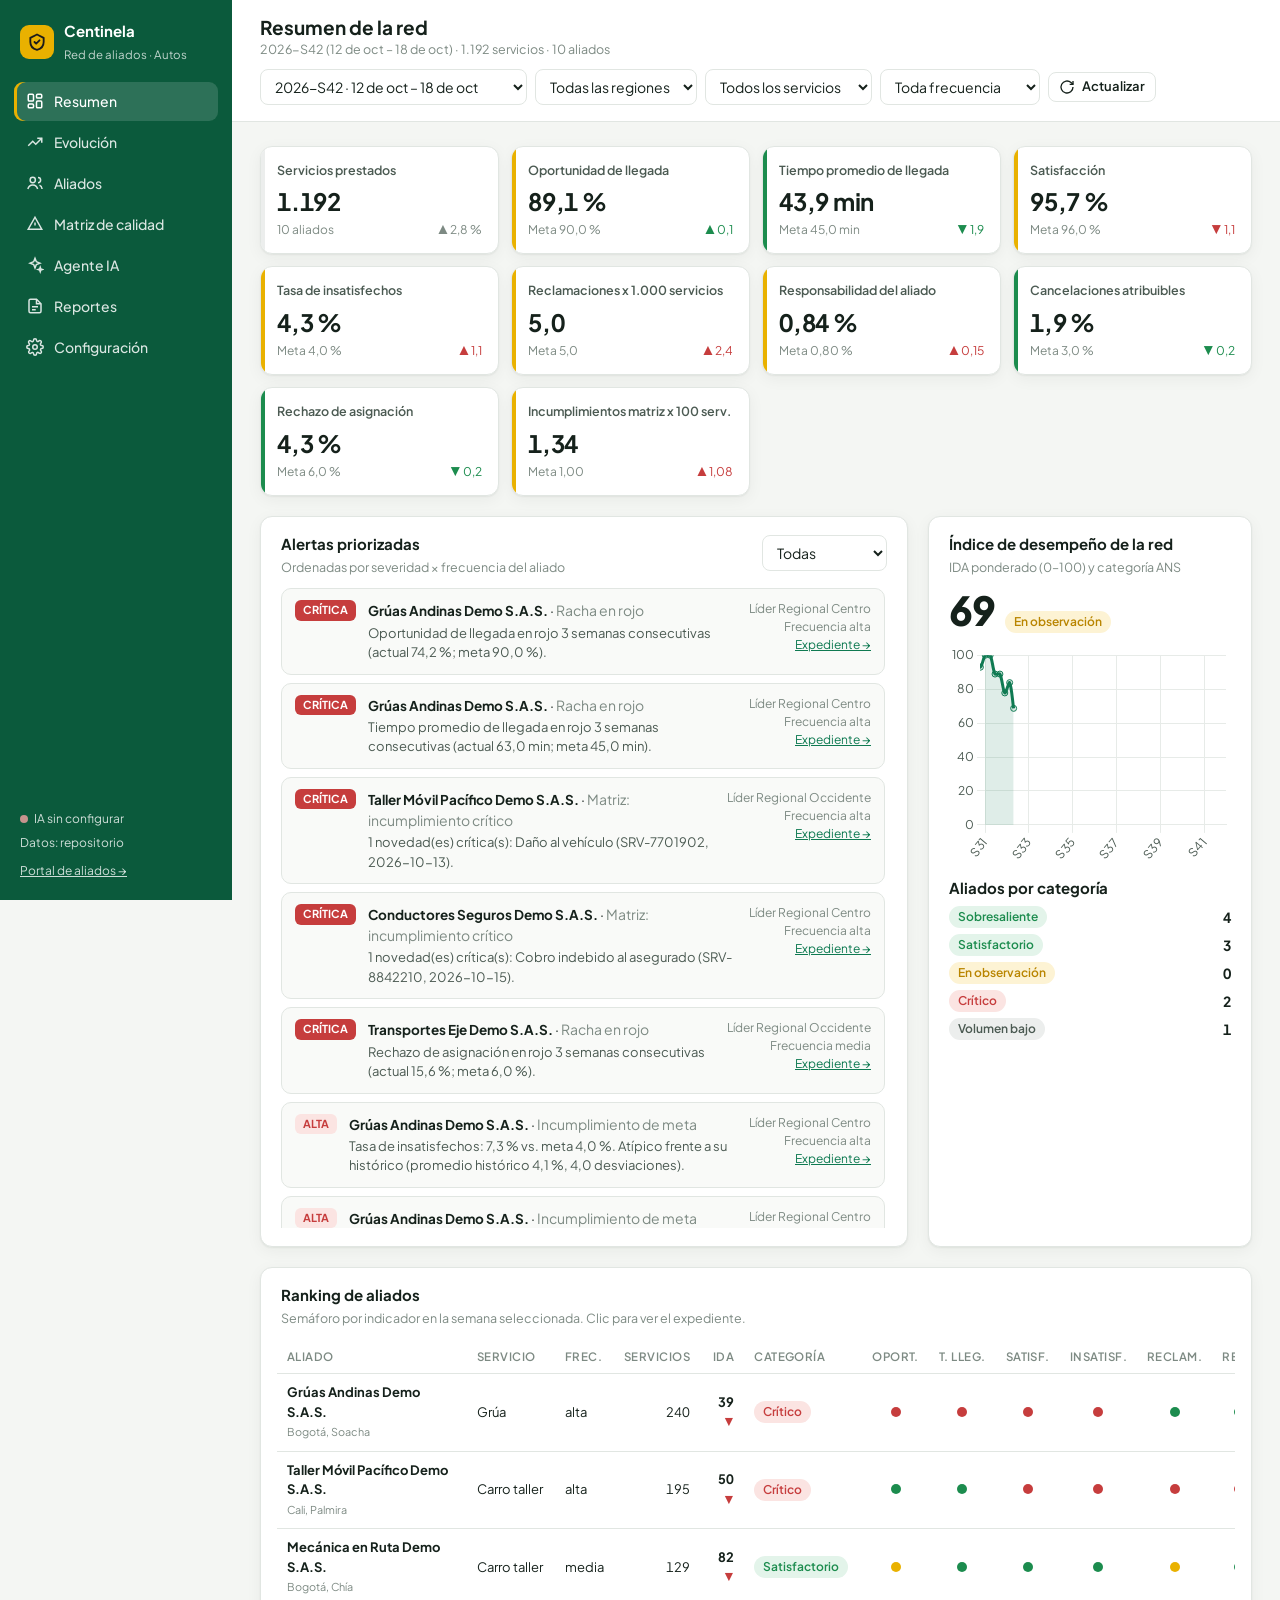
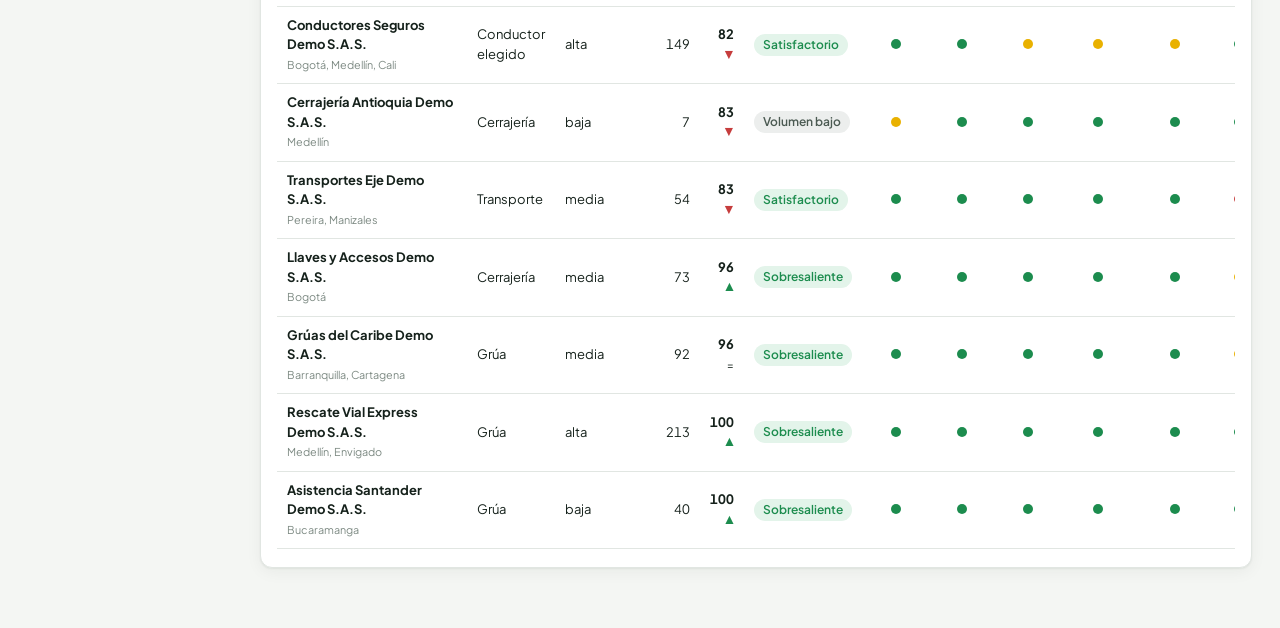
==== index.html @ fadaaab9 "Centinela de Aliados v1: tablero, agente IA con Gemini, portal de aliados y automatización Co-Author" ====
<!doctype html>
<html lang="es">
<head>
  <meta charset="utf-8">
  <meta name="viewport" content="width=device-width, initial-scale=1">
  <title>Centinela de Aliados</title>
  <meta name="description" content="Tablero de indicadores y agente de IA para la red de aliados de asistencia Autos">
  <link rel="preconnect" href="https://fonts.googleapis.com">
  <link rel="preconnect" href="https://fonts.gstatic.com" crossorigin>
  <link href="https://fonts.googleapis.com/css2?family=Plus+Jakarta+Sans:wght@400;500;600;700;800&display=swap" rel="stylesheet">
  <link rel="stylesheet" href="css/styles.css">
  <link rel="icon" href="data:image/svg+xml,%3Csvg xmlns='http://www.w3.org/2000/svg' viewBox='0 0 32 32'%3E%3Crect width='32' height='32' rx='8' fill='%23e9b100'/%3E%3Cpath d='M16 6l8 4v6c0 5-3.4 8.6-8 10-4.6-1.4-8-5-8-10v-6z' fill='%230b5a3c'/%3E%3C/svg%3E">
</head>
<body>
<div class="app">
  <!-- ============ NAVEGACIÓN ============ -->
  <aside class="lateral">
    <div class="marca">
      <div class="marca-icono"><svg width="20" height="20" viewBox="0 0 24 24" fill="none" stroke="currentColor" stroke-width="2.2" stroke-linecap="round" stroke-linejoin="round"><path d="M12 3l8 4v5c0 5-3.4 8.3-8 9.5C7.4 20.3 4 17 4 12V7z"/><path d="M9 12l2 2 4-4"/></svg></div>
      <div><b>Centinela</b><small>Red de aliados · Autos</small></div>
    </div>
    <nav class="nav" id="nav">
      <button data-vista="resumen" class="activo"><svg viewBox="0 0 24 24" fill="none" stroke="currentColor" stroke-width="2"><rect x="3" y="3" width="7" height="9" rx="1.5"/><rect x="14" y="3" width="7" height="5" rx="1.5"/><rect x="14" y="12" width="7" height="9" rx="1.5"/><rect x="3" y="16" width="7" height="5" rx="1.5"/></svg>Resumen</button>
      <button data-vista="evolucion"><svg viewBox="0 0 24 24" fill="none" stroke="currentColor" stroke-width="2"><path d="M3 17l6-6 4 4 8-8"/><path d="M15 7h6v6"/></svg>Evolución</button>
      <button data-vista="aliados"><svg viewBox="0 0 24 24" fill="none" stroke="currentColor" stroke-width="2"><circle cx="9" cy="8" r="3.5"/><path d="M2.5 20c.8-3.6 3.4-5.5 6.5-5.5s5.7 1.9 6.5 5.5"/><path d="M16 4.5a3.5 3.5 0 010 7M18 14.8c1.9.7 3.1 2.4 3.5 5.2"/></svg>Aliados</button>
      <button data-vista="matriz"><svg viewBox="0 0 24 24" fill="none" stroke="currentColor" stroke-width="2"><path d="M12 3l9 16H3z"/><path d="M12 10v4M12 17h.01"/></svg>Matriz de calidad</button>
      <button data-vista="agente"><svg viewBox="0 0 24 24" fill="none" stroke="currentColor" stroke-width="2"><path d="M12 3l1.8 4.7L18.5 9.5l-4.7 1.8L12 16l-1.8-4.7L5.5 9.5l4.7-1.8z"/><path d="M19 15l.8 2.2L22 18l-2.2.8L19 21l-.8-2.2L16 18l2.2-.8z"/></svg>Agente IA</button>
      <button data-vista="reportes"><svg viewBox="0 0 24 24" fill="none" stroke="currentColor" stroke-width="2"><path d="M14 3H6a2 2 0 00-2 2v14a2 2 0 002 2h12a2 2 0 002-2V9z"/><path d="M14 3v6h6M8 13h8M8 17h5"/></svg>Reportes</button>
      <button data-vista="config"><svg viewBox="0 0 24 24" fill="none" stroke="currentColor" stroke-width="2"><circle cx="12" cy="12" r="3"/><path d="M19.4 15a1.7 1.7 0 00.3 1.8l.1.1a2 2 0 11-2.8 2.8l-.1-.1a1.7 1.7 0 00-1.8-.3 1.7 1.7 0 00-1 1.5V21a2 2 0 11-4 0v-.1a1.7 1.7 0 00-1.1-1.5 1.7 1.7 0 00-1.8.3l-.1.1a2 2 0 11-2.8-2.8l.1-.1a1.7 1.7 0 00.3-1.8 1.7 1.7 0 00-1.5-1H3a2 2 0 110-4h.1a1.7 1.7 0 001.5-1.1 1.7 1.7 0 00-.3-1.8l-.1-.1a2 2 0 112.8-2.8l.1.1a1.7 1.7 0 001.8.3H9a1.7 1.7 0 001-1.5V3a2 2 0 114 0v.1a1.7 1.7 0 001 1.5 1.7 1.7 0 001.8-.3l.1-.1a2 2 0 112.8 2.8l-.1.1a1.7 1.7 0 00-.3 1.8V9a1.7 1.7 0 001.5 1H21a2 2 0 110 4h-.1a1.7 1.7 0 00-1.5 1z"/></svg>Configuración</button>
    </nav>
    <div class="lateral-pie">
      <div class="estado-ia"><span class="punto" id="punto-ia"></span><span id="txt-ia">IA sin configurar</span></div>
      <div id="txt-origen" style="margin-top:6px"></div>
      <a href="portal.html" style="color:#fff;display:inline-block;margin-top:10px">Portal de aliados →</a>
    </div>
  </aside>

  <!-- ============ PRINCIPAL ============ -->
  <main class="principal">
    <header class="barra">
      <div>
        <h1 id="titulo-vista">Resumen de la red</h1>
        <div class="sub" id="sub-vista">Cargando datos…</div>
      </div>
      <div class="filtros no-imprimir">
        <select id="f-semana" aria-label="Semana"></select>
        <select id="f-region" aria-label="Región"><option value="">Todas las regiones</option></select>
        <select id="f-servicio" aria-label="Servicio"><option value="">Todos los servicios</option></select>
        <select id="f-frecuencia" aria-label="Frecuencia"><option value="">Toda frecuencia</option><option value="alta">Frecuencia alta</option><option value="media">Frecuencia media</option><option value="baja">Frecuencia baja</option></select>
        <button class="btn peque" id="btn-recargar" title="Recargar datos"><svg viewBox="0 0 24 24" fill="none" stroke="currentColor" stroke-width="2"><path d="M21 12a9 9 0 11-3-6.7L21 8"/><path d="M21 3v5h-5"/></svg>Actualizar</button>
      </div>
    </header>

    <div class="contenido">
      <!-- ===== RESUMEN ===== -->
      <section class="vista activa" id="v-resumen">
        <div class="kpis" id="kpis"></div>
        <div class="rejilla r-3-1">
          <div class="tarjeta">
            <div class="tarjeta-cab"><div><h2>Alertas priorizadas</h2><p class="desc" style="margin:0">Ordenadas por severidad × frecuencia del aliado</p></div>
              <select id="f-sev" class="peque"><option value="">Todas</option><option value="Crítica">Críticas</option><option value="Alta">Altas</option><option value="Media">Medias</option><option value="Informativa">Informativas</option></select></div>
            <div class="alertas" id="lista-alertas"></div>
          </div>
          <div class="tarjeta">
            <h2>Índice de desempeño de la red</h2>
            <p class="desc">IDA ponderado (0–100) y categoría ANS</p>
            <div style="display:flex;align-items:baseline;gap:10px"><span class="ida-grande num" id="ida-red">—</span><span id="cat-red"></span></div>
            <div class="grafico bajo" style="margin-top:12px"><canvas id="g-ida"></canvas></div>
            <h2 style="margin-top:14px">Aliados por categoría</h2>
            <div id="dist-cat" style="display:flex;flex-direction:column;gap:6px;margin-top:8px"></div>
          </div>
        </div>
        <div class="tarjeta">
          <div class="tarjeta-cab"><div><h2>Ranking de aliados</h2><p class="desc" style="margin:0">Semáforo por indicador en la semana seleccionada. Clic para ver el expediente.</p></div></div>
          <div class="tabla-wrap"><table id="t-ranking"></table></div>
        </div>
      </section>

      <!-- ===== EVOLUCIÓN ===== -->
      <section class="vista" id="v-evolucion">
        <div class="tarjeta">
          <div class="tarjeta-cab">
            <div><h2 id="ev-titulo">Evolución semana a semana</h2><p class="desc" style="margin:0">Línea de la red, aliado seleccionado, meta y umbral</p></div>
            <div class="filtros"><select id="ev-ind"></select><select id="ev-aliado"><option value="">Comparar con un aliado…</option></select><select id="ev-n"><option value="8">8 semanas</option><option value="12" selected>12 semanas</option><option value="52">Todo</option></select></div>
          </div>
          <div class="grafico"><canvas id="g-evol"></canvas></div>
        </div>
        <div class="tarjeta">
          <h2>Mapa de calor por aliado</h2>
          <p class="desc">Valor del indicador seleccionado por semana, coloreado según la meta. Clic en un aliado para su expediente.</p>
          <div class="tabla-wrap"><table class="mapa" id="t-mapa"></table></div>
        </div>
      </section>

      <!-- ===== ALIADOS / EXPEDIENTE ===== -->
      <section class="vista" id="v-aliados">
        <div class="tarjeta">
          <div class="tarjeta-cab"><div><h2>Expediente del aliado</h2><p class="desc" style="margin:0">Datos maestros, desempeño, matriz de calidad y medida sugerida</p></div>
            <div class="filtros"><select id="exp-aliado"></select><button class="btn peque" id="exp-informe">Generar expediente</button><button class="btn peque primario" id="exp-ia">Analizar con IA</button></div></div>
          <div id="exp-cuerpo"></div>
        </div>
        <div class="rejilla r-2">
          <div class="tarjeta"><h2>Evolución del IDA</h2><div class="grafico bajo"><canvas id="g-exp-ida"></canvas></div></div>
          <div class="tarjeta"><h2>Indicadores (últimas 8 semanas)</h2><div class="tabla-wrap"><table class="mapa" id="t-exp-mapa"></table></div></div>
        </div>
        <div class="tarjeta"><h2>Novedades en matriz de calidad (ventana de escalamiento)</h2><div class="tabla-wrap"><table id="t-exp-incs"></table></div></div>
      </section>

      <!-- ===== MATRIZ ===== -->
      <section class="vista" id="v-matriz">
        <div class="rejilla r-2">
          <div class="tarjeta"><h2>Incumplimientos por tipo</h2><p class="desc" id="mz-desc"></p><div class="grafico bajo"><canvas id="g-mz-tipo"></canvas></div></div>
          <div class="tarjeta"><h2>Tendencia semanal por gravedad</h2><p class="desc">Conteo de novedades tipificadas</p><div class="grafico bajo"><canvas id="g-mz-sem"></canvas></div></div>
        </div>
        <div class="tarjeta">
          <div class="tarjeta-cab"><div><h2>Bitácora de novedades</h2><p class="desc" style="margin:0">Registros tipificados en la matriz de calidad</p></div>
            <div class="filtros"><select id="mz-periodo"><option value="1">Semana seleccionada</option><option value="4" selected>Últimas 4 semanas</option><option value="13">Últimas 13 semanas</option></select>
              <select id="mz-grav"><option value="">Toda gravedad</option><option value="critica">Crítica</option><option value="grave">Grave</option><option value="leve">Leve</option></select>
              <button class="btn peque" id="mz-csv">Descargar CSV</button></div></div>
          <div class="tabla-wrap"><table id="t-matriz"></table></div>
        </div>
      </section>

      <!-- ===== AGENTE ===== -->
      <section class="vista" id="v-agente">
        <div class="tarjeta chat">
          <div class="tarjeta-cab"><div><h2>Centinela · agente de IA</h2><p class="desc" style="margin:0">Responde solo con los datos del tablero (semana y filtros seleccionados). Propone; no decide.</p></div>
            <button class="btn peque" id="chat-limpiar">Nueva conversación</button></div>
          <div class="chat-atajos" id="chat-atajos"></div>
          <div class="chat-mensajes" id="chat-mensajes" aria-live="polite"></div>
          <div class="chat-entrada">
            <textarea id="chat-txt" rows="2" placeholder="Pregunta sobre indicadores, aliados, alertas o pide un entregable… (Enter para enviar, Shift+Enter nueva línea)"></textarea>
            <button class="btn primario" id="chat-enviar">Enviar</button>
          </div>
        </div>
      </section>

      <!-- ===== REPORTES ===== -->
      <section class="vista" id="v-reportes">
        <div class="reportes">
          <div class="tarjeta reporte"><h2>Reporte semanal · equipo</h2><p>Semáforo de red, alertas priorizadas, ranking y accionables. Para enviar cada lunes a líderes regionales y supervisores.</p>
            <div class="acciones"><button class="btn peque primario" data-rep="semanal">Generar</button></div></div>
          <div class="tarjeta reporte"><h2>Informe mensual · aliado</h2><p>Resultados del mes de un aliado vs. meta y promedio anónimo de la red. Uno por aliado.</p>
            <div class="fila-form"><select id="rep-mes"></select><select id="rep-aliado"></select></div>
            <div class="acciones"><button class="btn peque primario" data-rep="mensual">Generar</button><button class="btn peque" data-rep="mensual-todos">Todos los aliados (un archivo)</button></div></div>
          <div class="tarjeta reporte"><h2>Presentación · comité</h2><p>Siete diapositivas 16:9 con mensaje clave, resultados, evolución, categorías, riesgos y plan de acción. Imprime como PDF.</p>
            <div class="acciones"><button class="btn peque primario" data-rep="presentacion">Generar</button></div></div>
          <div class="tarjeta reporte"><h2>Expediente y propuesta de medida</h2><p>Expediente del aliado seleccionado con mapa de calor, matriz de 90 días y propuesta según escalamiento.</p>
            <div class="fila-form"><select id="rep-exp-aliado"></select></div>
            <div class="acciones"><button class="btn peque primario" data-rep="expediente">Generar</button></div></div>
          <div class="tarjeta reporte"><h2>Exportar datos</h2><p>Descargas en CSV (separador ;) para Excel o Google Sheets.</p>
            <div class="acciones"><button class="btn peque" data-csv="indicadores">Indicadores por aliado</button><button class="btn peque" data-csv="alertas">Alertas</button><button class="btn peque" data-csv="bitacora">Bitácora</button></div></div>
        </div>
        <div class="tarjeta oculto" id="rep-visor">
          <div class="tarjeta-cab"><div><h2 id="rep-titulo">Vista previa</h2><p class="desc" style="margin:0" id="rep-desc"></p></div>
            <div class="filtros">
              <button class="btn peque" id="rep-ia">✨ Agregar lectura del agente</button>
              <button class="btn peque" id="rep-copiar">Copiar para correo</button>
              <button class="btn peque" id="rep-correo">Abrir en correo</button>
              <button class="btn peque" id="rep-descargar">Descargar HTML</button>
              <button class="btn peque primario" id="rep-imprimir">Imprimir / PDF</button>
            </div></div>
          <div class="vista-previa"><iframe id="rep-frame" title="Vista previa del reporte"></iframe></div>
        </div>
      </section>

      <!-- ===== CONFIGURACIÓN ===== -->
      <section class="vista" id="v-config">
        <div class="tarjeta">
          <h2>Conexión con Gemini</h2>
          <p class="desc">Crea una API key gratuita en <a href="https://aistudio.google.com/apikey" target="_blank" rel="noopener">Google AI Studio</a>. La key se guarda solo en este navegador.</p>
          <div class="form">
            <label>API key de Gemini<input type="password" id="cfg-key" autocomplete="off" placeholder="AIza…"></label>
            <label><span><input type="checkbox" id="cfg-recordar"> Recordar en este navegador</span><small>Si no la marcas, la key se borra al cerrar la pestaña.</small></label>
            <div class="fila-form">
              <label>Modelo<input type="text" id="cfg-modelo" list="lista-modelos"><datalist id="lista-modelos"></datalist></label>
              <label>Temperatura<input type="text" id="cfg-temp" inputmode="decimal"><small>0,0–1,0 · baja = más precisa</small></label>
            </div>
            <div class="fila-form" style="flex:0"><button class="btn primario" id="cfg-guardar">Guardar</button><button class="btn" id="cfg-probar">Probar conexión</button><button class="btn" id="cfg-detectar">Detectar modelos</button><button class="btn" id="cfg-borrar">Borrar key</button></div>
            <div class="aviso"><b>Privacidad:</b> en la capa gratuita, Google puede usar el contenido enviado para mejorar sus productos. No envíes datos personales de asegurados; usa la capa de pago o datos anonimizados para información sensible.</div>
          </div>
        </div>
        <div class="tarjeta">
          <h2>Fuentes de datos</h2>
          <p class="desc">Por defecto se leen los archivos de la carpeta <code>data/</code>. Puedes cargar archivos para esta sesión o conectar una fuente en línea.</p>
          <div class="form">
            <div class="fila-form">
              <label>Indicadores semanales (CSV)<input type="file" id="up-ind" accept=".csv,text/csv"></label>
              <label>Incumplimientos matriz (CSV)<input type="file" id="up-inc" accept=".csv,text/csv"></label>
            </div>
            <div class="fila-form">
              <label>Proveedores (JSON)<input type="file" id="up-prov" accept=".json,application/json"></label>
              <label>Metas (JSON)<input type="file" id="up-metas" accept=".json,application/json"></label>
            </div>
            <label>URL en línea · indicadores (CSV)<input type="url" id="cfg-url-ind" placeholder="https://… (Google Sheets publicado como CSV o Apps Script)"></label>
            <label>URL en línea · incumplimientos (CSV)<input type="url" id="cfg-url-inc" placeholder="https://…"></label>
            <label>Actualización automática<select id="cfg-refresco"><option value="0">Desactivada</option><option value="5">Cada 5 minutos</option><option value="15">Cada 15 minutos</option><option value="60">Cada hora</option></select></label>
            <div class="fila-form" style="flex:0"><button class="btn primario" id="cfg-fuentes">Aplicar fuentes</button><button class="btn" id="cfg-restablecer">Volver a datos del repositorio</button></div>
            <div class="origen" id="cfg-origen"></div>
            <div class="aviso info">Una hoja de Google publicada en la web es accesible para cualquiera que tenga el enlace. Para datos reales usa la opción con Apps Script descrita en <code>docs/GUIA_DESPLIEGUE.md</code>.</div>
          </div>
        </div>
        <div class="tarjeta">
          <h2>Contexto del agente</h2>
          <p class="desc">Archivos de la carpeta <code>contexto/</code> que el agente lee en cada consulta. Edítalos en GitHub para ajustar su conocimiento.</p>
          <div id="cfg-contexto" class="tabla-wrap"></div>
          <div class="fila-form" style="margin-top:10px"><button class="btn peque" id="cfg-ver-prompt">Ver instrucción completa enviada a Gemini</button></div>
          <pre id="cfg-prompt" class="oculto" style="white-space:pre-wrap;max-height:420px;overflow:auto;background:var(--panel-2);padding:12px;border-radius:8px;font-size:12px"></pre>
        </div>
        <div class="tarjeta">
          <h2>Apariencia</h2>
          <div class="fila-form"><select id="cfg-tema"><option value="">Automático</option><option value="light">Claro</option><option value="dark">Oscuro</option></select></div>
        </div>
      </section>
    </div>
  </main>
</div>
<div class="toast" id="toast" role="status"></div>

<!-- Librerías locales (sin dependencias de CDN) -->
<script src="js/vendor/chart.umd.min.js"></script>
<script src="js/vendor/marked.min.js"></script>
<script src="js/vendor/purify.min.js"></script>
<!-- Copia embebida de datos y contexto (para abrir con doble clic sin servidor) -->
<script src="js/embebido.js"></script>
<script src="js/config.js"></script>
<script src="js/datos.js"></script>
<script src="js/motor.js"></script>
<script src="js/gemini.js"></script>
<script src="js/agente.js"></script>
<script src="js/reportes.js"></script>
<script src="js/app.js"></script>
</body>
</html>
---- css/styles.css ----
/* =====================================================================
   Centinela de Aliados · estilos
   ===================================================================== */
:root {
  --bg: #f4f6f3;
  --panel: #ffffff;
  --panel-2: #f9faf8;
  --ink: #15211b;
  --ink-2: #4b5a52;
  --ink-3: #7d8a83;
  --line: #e1e6e2;
  --brand: #0b5a3c;
  --brand-2: #0f7a52;
  --brand-ink: #ffffff;
  --accent: #e9b100;
  --verde: #1c8c4e;
  --verde-bg: #e3f4ea;
  --amarillo: #b98500;
  --amarillo-bg: #fdf3d4;
  --rojo: #c63d3d;
  --rojo-bg: #fbe4e2;
  --gris-bg: #eceeed;
  --sombra: 0 1px 2px rgba(16, 32, 24, .06), 0 4px 16px rgba(16, 32, 24, .05);
  --radio: 12px;
  --chart-1: #0f7a52;
  --chart-2: #e9b100;
  --chart-3: #3b6fb6;
  --chart-grid: #e7ebe8;
  color-scheme: light;
}
@media (prefers-color-scheme: dark) {
  :root:not([data-theme="light"]) {
    --bg: #0e1411; --panel: #151d19; --panel-2: #1a2420; --ink: #e7eee9; --ink-2: #a9b7af; --ink-3: #7c8a83;
    --line: #26332d; --brand: #1d9c6a; --brand-2: #27b07b; --accent: #f2c230;
    --verde: #3cc47a; --verde-bg: #163626; --amarillo: #f0c142; --amarillo-bg: #3a3014;
    --rojo: #f07070; --rojo-bg: #3d1c1c; --gris-bg: #222b27; --sombra: none;
    --chart-1: #3cc47a; --chart-2: #f2c230; --chart-3: #6f9de0; --chart-grid: #26332d;
    color-scheme: dark;
  }
}
:root[data-theme="dark"] {
  --bg: #0e1411; --panel: #151d19; --panel-2: #1a2420; --ink: #e7eee9; --ink-2: #a9b7af; --ink-3: #7c8a83;
  --line: #26332d; --brand: #1d9c6a; --brand-2: #27b07b; --accent: #f2c230;
  --verde: #3cc47a; --verde-bg: #163626; --amarillo: #f0c142; --amarillo-bg: #3a3014;
  --rojo: #f07070; --rojo-bg: #3d1c1c; --gris-bg: #222b27; --sombra: none;
  --chart-1: #3cc47a; --chart-2: #f2c230; --chart-3: #6f9de0; --chart-grid: #26332d;
  color-scheme: dark;
}

* { box-sizing: border-box; }
html, body { margin: 0; }
body {
  background: var(--bg); color: var(--ink);
  font-family: "Plus Jakarta Sans", system-ui, -apple-system, "Segoe UI", sans-serif;
  font-size: 14px; line-height: 1.5; -webkit-font-smoothing: antialiased;
}
.num, td.num, .kpi-valor { font-variant-numeric: tabular-nums; }
h1, h2, h3, h4 { margin: 0; line-height: 1.25; }
button, input, select, textarea { font: inherit; color: inherit; }
a { color: var(--brand-2); }

/* ---------- layout ---------- */
.app { display: grid; grid-template-columns: 232px minmax(0, 1fr); min-height: 100vh; }
.lateral {
  background: var(--brand); color: var(--brand-ink); padding: 20px 14px;
  position: sticky; top: 0; height: 100vh; display: flex; flex-direction: column; gap: 18px;
}
:root[data-theme="dark"] .lateral { background: #0b1712; }
@media (prefers-color-scheme: dark) { :root:not([data-theme="light"]) .lateral { background: #0b1712; } }
.marca { display: flex; gap: 10px; align-items: center; padding: 0 6px; }
.marca-icono { width: 34px; height: 34px; border-radius: 9px; background: var(--accent); display: grid; place-items: center; color: #1b1b1b; flex: none; }
.marca b { display: block; font-size: 15px; }
.marca small { opacity: .75; font-size: 11.5px; }
.nav { display: flex; flex-direction: column; gap: 2px; }
.nav button {
  all: unset; cursor: pointer; display: flex; align-items: center; gap: 10px;
  padding: 9px 12px; border-radius: 9px; font-weight: 500; opacity: .85;
}
.nav button:hover { background: rgba(255,255,255,.08); opacity: 1; }
.nav button.activo { background: rgba(255,255,255,.14); opacity: 1; box-shadow: inset 3px 0 0 var(--accent); }
.nav svg { width: 18px; height: 18px; flex: none; }
.lateral-pie { margin-top: auto; font-size: 12px; opacity: .8; padding: 0 6px; }
.lateral-pie .estado-ia { display: flex; align-items: center; gap: 6px; }
.punto { width: 8px; height: 8px; border-radius: 50%; background: var(--ink-3); display: inline-block; }
.punto.ok { background: #5be39a; } .punto.no { background: #f5a3a3; }

.principal { min-width: 0; display: flex; flex-direction: column; }
.barra {
  display: flex; flex-wrap: wrap; gap: 10px; align-items: center; justify-content: space-between;
  padding: 16px 28px; border-bottom: 1px solid var(--line); background: var(--panel);
  position: sticky; top: 0; z-index: 5;
}
.barra h1 { font-size: 19px; }
.barra .sub { color: var(--ink-3); font-size: 12.5px; }
.filtros { display: flex; flex-wrap: wrap; gap: 8px; align-items: center; }
.contenido { padding: 24px 28px 60px; display: flex; flex-direction: column; gap: 20px; }
.vista { display: none; flex-direction: column; gap: 20px; }
.vista.activa { display: flex; }

/* ---------- controles ---------- */
select, input[type="text"], input[type="password"], input[type="url"], textarea {
  background: var(--panel); border: 1px solid var(--line); border-radius: 8px; padding: 7px 10px; min-height: 36px;
}
textarea { width: 100%; resize: vertical; }
select:focus, input:focus, textarea:focus { outline: 2px solid var(--brand-2); outline-offset: 0; border-color: transparent; }
.btn {
  display: inline-flex; align-items: center; gap: 7px; cursor: pointer; border-radius: 8px;
  border: 1px solid var(--line); background: var(--panel); padding: 7px 14px; font-weight: 600; min-height: 36px;
}
.btn:hover { border-color: var(--ink-3); }
.btn.primario { background: var(--brand); color: #fff; border-color: var(--brand); }
.btn.primario:hover { background: var(--brand-2); }
.btn.peque { padding: 4px 10px; min-height: 30px; font-size: 13px; }
.btn:disabled { opacity: .5; cursor: not-allowed; }
.btn svg { width: 16px; height: 16px; }

/* ---------- tarjetas ---------- */
.tarjeta { background: var(--panel); border: 1px solid var(--line); border-radius: var(--radio); box-shadow: var(--sombra); padding: 18px 20px; min-width: 0; }
.tarjeta h2 { font-size: 15px; margin-bottom: 4px; }
.tarjeta .desc { color: var(--ink-3); font-size: 12.5px; margin: 0 0 14px; }
.tarjeta-cab { display: flex; justify-content: space-between; align-items: flex-start; gap: 12px; flex-wrap: wrap; margin-bottom: 12px; }
.rejilla { display: grid; gap: 20px; }
.r-2 { grid-template-columns: 1fr 1fr; }
.r-3-1 { grid-template-columns: 2fr 1fr; }
.kpis { display: grid; grid-template-columns: repeat(auto-fill, minmax(190px, 1fr)); gap: 12px; }
.kpi {
  background: var(--panel); border: 1px solid var(--line); border-radius: var(--radio); padding: 14px 16px;
  box-shadow: var(--sombra); cursor: pointer; text-align: left; position: relative; overflow: hidden;
}
.kpi::before { content: ""; position: absolute; inset: 0 auto 0 0; width: 4px; background: var(--gris-bg); }
.kpi.verde::before { background: var(--verde); } .kpi.amarillo::before { background: var(--accent); } .kpi.rojo::before { background: var(--rojo); }
.kpi:hover { border-color: var(--ink-3); }
.kpi-nombre { color: var(--ink-2); font-size: 12.5px; font-weight: 600; }
.kpi-valor { font-size: 24px; font-weight: 700; margin: 4px 0 2px; letter-spacing: -.01em; }
.kpi-meta { font-size: 12px; color: var(--ink-3); display: flex; justify-content: space-between; gap: 6px; }
.var-mejor { color: var(--verde); } .var-peor { color: var(--rojo); }

/* ---------- semáforo ---------- */
.chip { display: inline-flex; align-items: center; gap: 5px; padding: 2px 9px; border-radius: 99px; font-size: 12px; font-weight: 600; white-space: nowrap; }
.chip.verde { background: var(--verde-bg); color: var(--verde); }
.chip.amarillo { background: var(--amarillo-bg); color: var(--amarillo); }
.chip.rojo { background: var(--rojo-bg); color: var(--rojo); }
.chip.gris { background: var(--gris-bg); color: var(--ink-2); }
.dot { width: 10px; height: 10px; border-radius: 50%; display: inline-block; }
.dot.verde { background: var(--verde); } .dot.amarillo { background: var(--accent); } .dot.rojo { background: var(--rojo); } .dot.gris { background: var(--line); }

/* ---------- tablas ---------- */
.tabla-wrap { overflow-x: auto; margin: 0 -4px; }
table { width: 100%; border-collapse: collapse; font-size: 13px; }
th { text-align: left; font-weight: 600; color: var(--ink-3); font-size: 11.5px; text-transform: uppercase; letter-spacing: .04em; padding: 8px 10px; border-bottom: 1px solid var(--line); white-space: nowrap; }
td { padding: 9px 10px; border-bottom: 1px solid var(--line); vertical-align: middle; }
tr.clic { cursor: pointer; } tr.clic:hover td { background: var(--panel-2); }
td.num, th.num { text-align: right; }
.celda-sem { text-align: center; }
.mapa td { padding: 0; }
.mapa .c { display: block; min-width: 46px; padding: 7px 6px; text-align: center; font-size: 12px; font-variant-numeric: tabular-nums; }
.mapa .c.verde { background: var(--verde-bg); color: var(--verde); }
.mapa .c.amarillo { background: var(--amarillo-bg); color: var(--amarillo); }
.mapa .c.rojo { background: var(--rojo-bg); color: var(--rojo); font-weight: 700; }
.mapa .c.gris { color: var(--ink-3); }
.mapa td:first-child { padding: 6px 10px; white-space: nowrap; }

/* ---------- alertas ---------- */
.alertas { display: flex; flex-direction: column; gap: 8px; max-height: 640px; overflow-y: auto; padding-right: 2px; }
#t-ranking td:first-child { min-width: 190px; }
.alerta { display: grid; grid-template-columns: auto 1fr auto; gap: 12px; align-items: start; padding: 11px 13px; border: 1px solid var(--line); border-radius: 10px; background: var(--panel-2); }
.alerta .sev { font-size: 11px; font-weight: 700; text-transform: uppercase; padding: 2px 8px; border-radius: 6px; white-space: nowrap; }
.sev.Crítica { background: var(--rojo); color: #fff; } .sev.Alta { background: var(--rojo-bg); color: var(--rojo); }
.sev.Media { background: var(--amarillo-bg); color: var(--amarillo); } .sev.Informativa { background: var(--gris-bg); color: var(--ink-2); }
.alerta b { font-size: 13.5px; } .alerta p { margin: 2px 0 0; color: var(--ink-2); font-size: 13px; }
.alerta .meta-al { font-size: 12px; color: var(--ink-3); text-align: right; white-space: nowrap; }

/* ---------- gráficos ---------- */
.grafico { position: relative; height: 290px; }
.grafico.bajo { height: 220px; }

/* ---------- expediente ---------- */
.ficha { display: grid; grid-template-columns: repeat(auto-fill, minmax(150px, 1fr)); gap: 12px; }
.ficha div small { display: block; color: var(--ink-3); font-size: 11.5px; }
.ficha div b { font-size: 14px; }
.ida-grande { font-size: 40px; font-weight: 800; line-height: 1; letter-spacing: -.02em; }
.medida { border-left: 4px solid var(--accent); background: var(--amarillo-bg); padding: 12px 14px; border-radius: 0 10px 10px 0; }
.medida.critica { border-color: var(--rojo); background: var(--rojo-bg); }

/* ---------- chat ---------- */
.chat { display: flex; flex-direction: column; height: calc(100vh - 210px); min-height: 460px; }
.chat-mensajes { flex: 1; overflow-y: auto; display: flex; flex-direction: column; gap: 14px; padding: 4px 4px 16px; }
.msg { max-width: 860px; padding: 12px 16px; border-radius: 12px; }
.msg.yo { align-self: flex-end; background: var(--brand); color: #fff; border-bottom-right-radius: 4px; }
.msg.ia { align-self: flex-start; background: var(--panel-2); border: 1px solid var(--line); border-bottom-left-radius: 4px; }
.msg.ia table { margin: 8px 0; font-size: 12.5px; }
.msg.ia p:first-child { margin-top: 0; } .msg.ia p:last-child { margin-bottom: 0; }
.msg.sistema { align-self: center; color: var(--ink-3); font-size: 12.5px; text-align: center; }
.chat-atajos { display: flex; flex-wrap: wrap; gap: 6px; margin-bottom: 10px; }
.chat-entrada { display: flex; gap: 8px; align-items: flex-end; }
.chat-entrada textarea { min-height: 46px; max-height: 160px; }
.escribiendo { display: inline-flex; gap: 4px; } .escribiendo i { width: 6px; height: 6px; border-radius: 50%; background: var(--ink-3); animation: rebote 1s infinite; }
.escribiendo i:nth-child(2) { animation-delay: .15s; } .escribiendo i:nth-child(3) { animation-delay: .3s; }
@keyframes rebote { 0%, 60%, 100% { opacity: .3; } 30% { opacity: 1; } }

/* ---------- reportes ---------- */
.reportes { display: grid; grid-template-columns: repeat(auto-fill, minmax(260px, 1fr)); gap: 14px; }
.reporte { display: flex; flex-direction: column; gap: 8px; }
.reporte p { color: var(--ink-2); font-size: 13px; margin: 0; flex: 1; }
.reporte .acciones { display: flex; flex-wrap: wrap; gap: 6px; }
.vista-previa { border: 1px solid var(--line); border-radius: 10px; background: #fff; color: #1b1b1b; padding: 0; overflow: hidden; }
.vista-previa iframe { width: 100%; height: 640px; border: 0; display: block; background: #fff; }

/* ---------- configuración ---------- */
.form { display: grid; gap: 14px; max-width: 720px; }
.form label { display: grid; gap: 5px; font-weight: 600; font-size: 13px; }
.form label small { font-weight: 400; color: var(--ink-3); }
.fila-form { display: flex; gap: 8px; flex-wrap: wrap; }
.fila-form > * { flex: 1; min-width: 160px; }
.aviso { padding: 12px 14px; border-radius: 10px; background: var(--amarillo-bg); color: var(--ink); font-size: 13px; border: 1px solid transparent; }
.aviso.info { background: var(--panel-2); border-color: var(--line); }
.origen { font-size: 12px; color: var(--ink-3); }

.toast { position: fixed; bottom: 20px; left: 50%; transform: translateX(-50%); background: var(--ink); color: var(--bg); padding: 10px 16px; border-radius: 10px; font-size: 13px; opacity: 0; transition: opacity .2s; pointer-events: none; z-index: 50; max-width: 90vw; }
.toast.ver { opacity: 1; }
.vacio { color: var(--ink-3); padding: 24px; text-align: center; }
.oculto { display: none !important; }

/* ---------- portal ---------- */
.portal-login { min-height: 100vh; display: grid; place-items: center; padding: 16px; }
.portal-login .tarjeta { width: min(420px, 100%); padding: 28px; }
.portal-cab .btn, .portal-cab select { color: var(--ink); }
.portal-cab { background: var(--brand); color: #fff; padding: 18px 28px; display: flex; justify-content: space-between; align-items: center; gap: 12px; flex-wrap: wrap; }

/* ---------- responsive ---------- */
@media (max-width: 980px) {
  .r-2, .r-3-1 { grid-template-columns: 1fr; }
}
@media (max-width: 760px) {
  .app { grid-template-columns: minmax(0, 1fr); }
  .filtros > select { flex: 1 1 140px; min-width: 0; }
  .kpis { grid-template-columns: repeat(auto-fill, minmax(150px, 1fr)); }
  .kpi-valor { font-size: 21px; }
  .lateral { position: static; height: auto; padding: 12px 16px; gap: 10px; }
  .nav { flex-direction: row; overflow-x: auto; gap: 4px; }
  .nav button { padding: 7px 10px; white-space: nowrap; }
  .nav button.activo { box-shadow: inset 0 -3px 0 var(--accent); }
  .lateral-pie { display: none; }
  .barra { padding: 12px 16px; position: static; }
  .contenido { padding: 16px 16px 48px; }
  .alerta { grid-template-columns: 1fr; }
  .alerta .meta-al { text-align: left; }
  .chat { height: auto; }
  .chat-mensajes { max-height: 60vh; }
}
@media print {
  .lateral, .barra, .no-imprimir { display: none !important; }
  .app { display: block; }
  .vista { display: none !important; } .vista.activa { display: flex !important; }
}
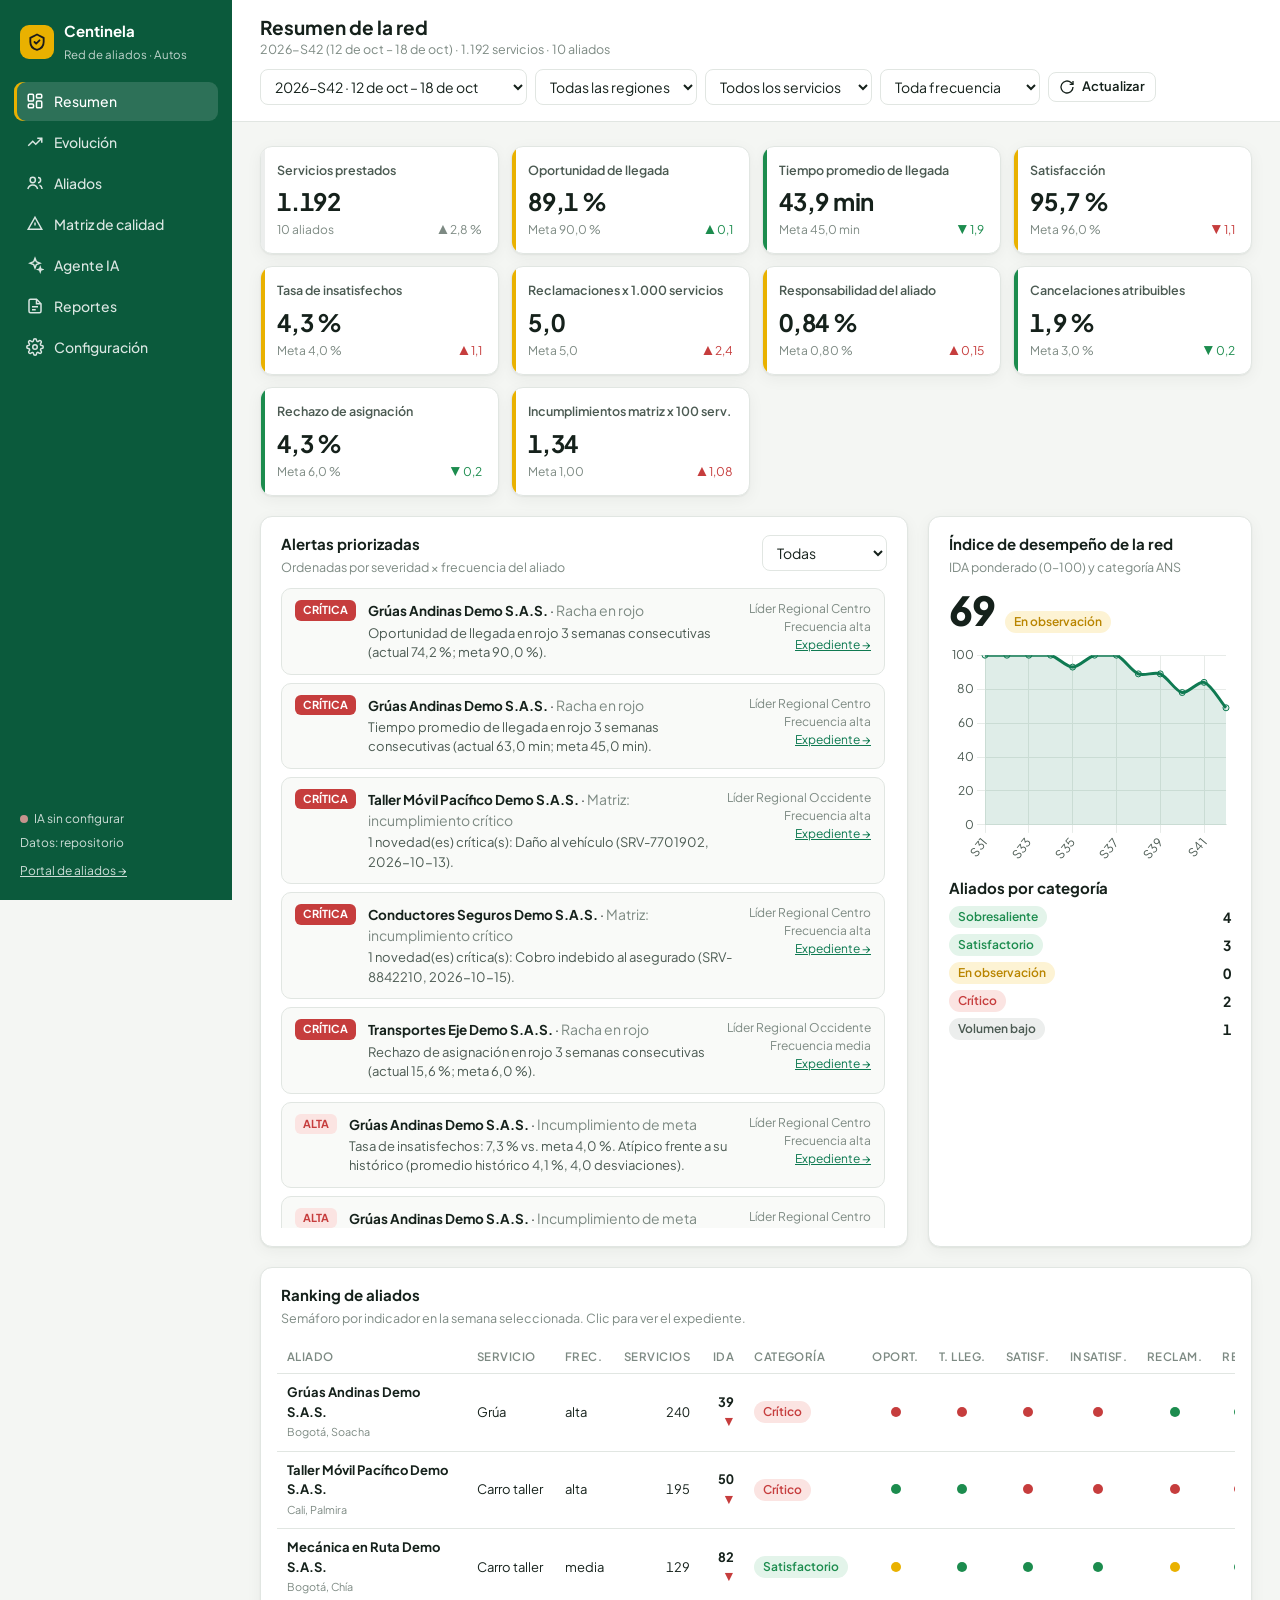
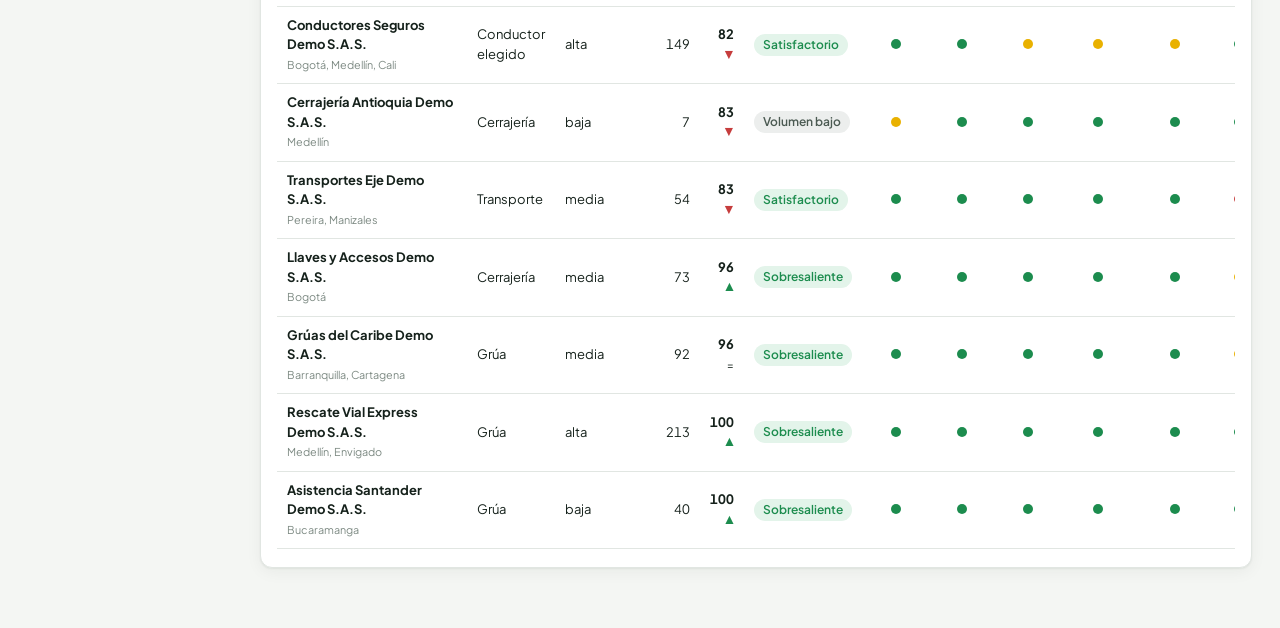
==== commit 8578f748: "Configuración: lista de modelos detectados, mensajes de estado visibles y límite de respuesta amplia" ====
--- a/index.html
+++ b/index.html
@@ -173,10 +173,12 @@
             <label>API key de Gemini<input type="password" id="cfg-key" autocomplete="off" placeholder="AIza…"></label>
             <label><span><input type="checkbox" id="cfg-recordar"> Recordar en este navegador</span><small>Si no la marcas, la key se borra al cerrar la pestaña.</small></label>
             <div class="fila-form">
-              <label>Modelo<input type="text" id="cfg-modelo" list="lista-modelos"><datalist id="lista-modelos"></datalist></label>
+              <label>Modelo<select id="cfg-modelo-sel"></select><small>Pulsa «Detectar modelos» para ver los que tu clave tiene disponibles.</small></label>
               <label>Temperatura<input type="text" id="cfg-temp" inputmode="decimal"><small>0,0–1,0 · baja = más precisa</small></label>
             </div>
             <div class="fila-form" style="flex:0"><button class="btn primario" id="cfg-guardar">Guardar</button><button class="btn" id="cfg-probar">Probar conexión</button><button class="btn" id="cfg-detectar">Detectar modelos</button><button class="btn" id="cfg-borrar">Borrar key</button></div>
+            <div class="aviso info oculto" id="cfg-estado-ia" role="status"></div>
+            <input type="hidden" id="cfg-modelo">
             <div class="aviso"><b>Privacidad:</b> en la capa gratuita, Google puede usar el contenido enviado para mejorar sus productos. No envíes datos personales de asegurados; usa la capa de pago o datos anonimizados para información sensible.</div>
           </div>
         </div>
